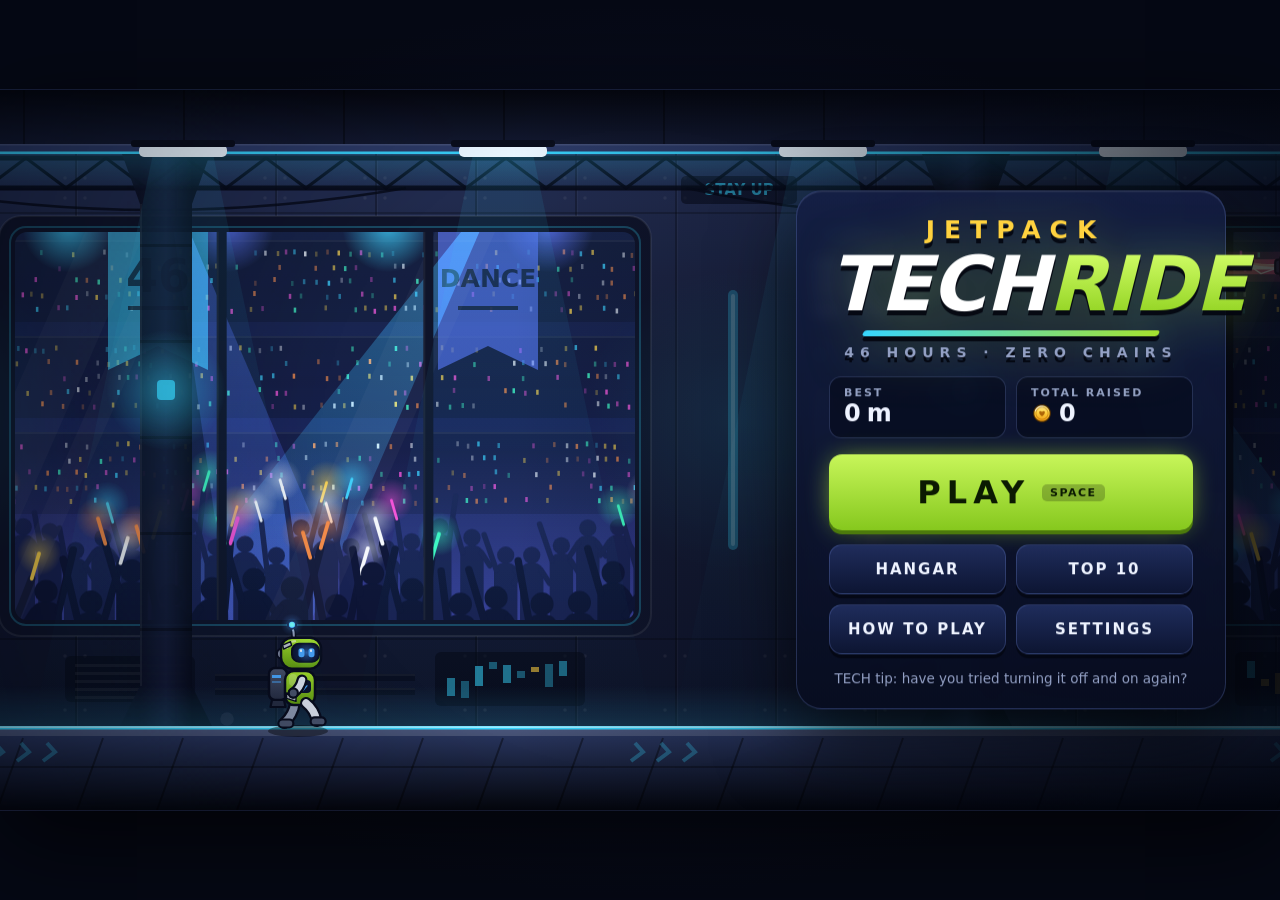
==== index.html @ 55df0be1 "Add Jetpack TECHride, rebuilt as an HTML5 canvas game Plain script files, no build step and no depen" ====
<!doctype html>
<html lang="en">
<head>
  <meta charset="utf-8">
  <meta name="viewport" content="width=device-width, initial-scale=1, viewport-fit=cover, user-scalable=no">
  <meta name="theme-color" content="#050814">
  <meta name="description" content="Jetpack TECHride — TECHBOT, one jetpack, 46 hours and zero chairs. Dodge live cables, drones, merch missiles and the laser show, and collect donations.">
  <title>Jetpack TECHride</title>
  <link rel="icon" href="data:image/svg+xml,%3Csvg xmlns='http://www.w3.org/2000/svg' viewBox='0 0 64 64'%3E%3Crect width='64' height='64' rx='14' fill='%23080d1f'/%3E%3Crect x='12' y='14' width='40' height='34' rx='11' fill='%23a6e22e'/%3E%3Crect x='19' y='22' width='27' height='17' rx='7' fill='%230a1230'/%3E%3Crect x='25' y='26' width='5' height='9' rx='2' fill='%234aa8ff'/%3E%3Crect x='35' y='26' width='5' height='9' rx='2' fill='%234aa8ff'/%3E%3C/svg%3E">
  <link rel="stylesheet" href="css/style.css">
</head>
<body>
<div id="rotate"><div><b>↻</b>Turn your device sideways to play</div></div>
<div id="app">
  <div id="stage">
    <canvas id="game" aria-label="Jetpack TECHride game"></canvas>

    <div id="ui">
      <!-- ===== in-run HUD ===== -->
      <div id="hud" class="hidden">
        <div class="hud-left">
          <div class="hud-dist"><span id="hud-dist">0</span><small>m</small></div>
          <div class="hud-row">
            <div class="chip" id="hud-coins-chip"><canvas class="coin-ico" width="44" height="44"></canvas><span id="hud-coins">0</span></div>
            <div class="chip chip-ghost">BEST <span id="hud-best">0</span> m</div>
            <div class="chip chip-hour" id="hud-hour">HOUR 0 / 46</div>
          </div>
        </div>
        <div id="hud-tech" aria-label="Collect the letters T, E, C and H to call in The F-150">
          <b>T</b><b>E</b><b>C</b><b>H</b><span>▸</span><canvas data-icon="truck" width="60" height="60"></canvas>
        </div>
        <div id="hud-powers">
          <div class="pill hidden" data-power="ride"><canvas width="44" height="44"></canvas><div class="pill-body"><b>RIDE</b><i><u></u></i></div></div>
          <div class="pill hidden" data-power="shield"><canvas width="44" height="44"></canvas><div class="pill-body"><b>MORALER SHIELD</b><i><u></u></i></div></div>
          <div class="pill hidden" data-power="magnet"><canvas width="44" height="44"></canvas><div class="pill-body"><b>CANNING MAGNET</b><i><u></u></i></div></div>
          <div class="pill hidden" data-power="rush"><canvas width="44" height="44"></canvas><div class="pill-body"><b>DONOR MATCH ×2</b><i><u></u></i></div></div>
          <div class="pill hidden" data-power="ultra"><canvas width="44" height="44"></canvas><div class="pill-body"><b>TECH ULTRA BOT</b><i><u></u></i></div></div>
        </div>
        <div class="hud-right">
          <button class="icon-btn" id="btn-sound" aria-label="Toggle sound" title="Sound (M)">
            <svg viewBox="0 0 24 24" class="ico-on"><path d="M4 9v6h4l5 4V5L8 9H4z"/><path d="M16 8.5a5 5 0 010 7M18.5 6a8.5 8.5 0 010 12" fill="none" stroke="currentColor" stroke-width="2" stroke-linecap="round"/></svg>
            <svg viewBox="0 0 24 24" class="ico-off"><path d="M4 9v6h4l5 4V5L8 9H4z"/><path d="M16.5 9.5l5 5m0-5l-5 5" fill="none" stroke="currentColor" stroke-width="2" stroke-linecap="round"/></svg>
          </button>
          <button class="icon-btn" id="btn-pause" aria-label="Pause" title="Pause (P)">
            <svg viewBox="0 0 24 24"><rect x="6" y="5" width="4.5" height="14" rx="1.5"/><rect x="13.5" y="5" width="4.5" height="14" rx="1.5"/></svg>
          </button>
        </div>
      </div>

      <div id="hint" class="hidden">HOLD <kbd>SPACE</kbd> OR <kbd>TAP</kbd> TO FLY</div>
      <div id="banner"><b></b><span></span></div>

      <!-- ===== main menu ===== -->
      <section id="screen-menu" class="screen hidden">
        <div class="menu-panel">
          <div class="logo" aria-label="Jetpack TECHride">
            <strong>JETPACK</strong>
            <span class="logo-a">TECH</span><span class="logo-b">RIDE</span>
            <i class="logo-bar"></i>
            <em>46 HOURS · ZERO CHAIRS</em>
          </div>
          <div class="menu-stats">
            <div class="stat"><small>BEST</small><b><span id="menu-best">0</span> m</b></div>
            <div class="stat"><small>TOTAL RAISED</small><b><canvas class="coin-ico" width="44" height="44"></canvas><span id="menu-bank">0</span></b></div>
          </div>
          <button class="btn btn-primary btn-xl" id="btn-play">PLAY<small>SPACE</small></button>
          <div class="menu-grid">
            <button class="btn" data-open="hangar">HANGAR</button>
            <button class="btn" data-open="board">TOP 10</button>
            <button class="btn" data-open="help">HOW TO PLAY</button>
            <button class="btn" data-open="settings">SETTINGS</button>
          </div>
          <p class="menu-tip" id="menu-tip"></p>
        </div>
      </section>

      <!-- ===== hangar ===== -->
      <section id="screen-hangar" class="screen modal hidden">
        <div class="panel">
          <header><h2>HANGAR</h2><div class="chip"><canvas class="coin-ico" width="44" height="44"></canvas><span id="hangar-bank">0</span></div><button class="icon-btn close" data-close aria-label="Close">✕</button></header>
          <div id="skins" class="skins"></div>
        </div>
      </section>

      <!-- ===== leaderboard ===== -->
      <section id="screen-board" class="screen modal hidden">
        <div class="panel panel-narrow">
          <header><h2>TOP 10</h2><button class="icon-btn close" data-close aria-label="Close">✕</button></header>
          <div id="board" class="board"></div>
        </div>
      </section>

      <!-- ===== how to play ===== -->
      <section id="screen-help" class="screen modal hidden">
        <div class="panel">
          <header><h2>HOW TO PLAY</h2><button class="icon-btn close" data-close aria-label="Close">✕</button></header>
          <div class="help">
            <div class="help-card">
              <h3>FLY</h3>
              <p><b>Hold</b> <kbd>SPACE</kbd>, the mouse button or your finger to fire the jetpack. <b>Release</b> to fall.</p>
              <p><kbd>P</kbd> pause &nbsp; <kbd>M</kbd> mute</p>
              <p><b>Rides</b> change the controls and take one hit for you: the <b>Water Buggy</b> rises while you hold, the <b>Moving Van</b> flips between floor and ceiling.</p>
              <p><b>Spell T-E-C-H.</b> Collect the four letters to call in <b>The F-150</b>: huge, white, and it smashes everything it touches. Tap to hop, tap twice to double-jump.</p>
              <p class="muted">Every 50 m is one hour. Can you stay up for all <b>46</b>?</p>
            </div>
            <div class="help-card">
              <h3>DODGE</h3>
              <ul class="legend">
                <li><span class="dot red"></span><div><b>Live Cables</b><span>Someone skipped cable management</span></div></li>
                <li><span class="dot red"></span><div><b>Livestream Drones</b><span>They only want your good side</span></div></li>
                <li><span class="dot red"></span><div><b>Merch Missiles</b><span>Free T-shirt, delivered at 60 mph</span></div></li>
                <li><span class="dot pink"></span><div><b>Laser Show</b><span>The tracer shows where it fires</span></div></li>
              </ul>
              <p class="muted">If it glows red, don't touch it. (It was probably our fault.)</p>
            </div>
            <div class="help-card">
              <h3>POWER UP</h3>
              <ul class="legend powers">
                <li><canvas data-icon="shield" width="56" height="56"></canvas><div><b>Moraler Shield</b><span>Takes one hit for you</span></div></li>
                <li><canvas data-icon="magnet" width="56" height="56"></canvas><div><b>Canning Magnet</b><span>Pulls donations into your can</span></div></li>
                <li><canvas data-icon="rush" width="56" height="56"></canvas><div><b>Donor Match</b><span>Every donation doubled</span></div></li>
                <li><canvas data-icon="ultra" width="56" height="56"></canvas><div><b>Tech Ultra Bot</b><span>Huge, armoured, unstoppable</span></div></li>
              </ul>
            </div>
          </div>
        </div>
      </section>

      <!-- ===== settings ===== -->
      <section id="screen-settings" class="screen modal hidden">
        <div class="panel panel-narrow">
          <header><h2>SETTINGS</h2><button class="icon-btn close" data-close aria-label="Close">✕</button></header>
          <div class="settings">
            <div class="row"><label>Difficulty</label>
              <div class="seg" id="set-diff">
                <button data-v="0">CHILL</button><button data-v="1">STANDARD</button><button data-v="2">INTENSE</button>
              </div>
            </div>
            <div class="row"><label for="set-sfx">Sound effects</label><input type="range" id="set-sfx" min="0" max="1" step="0.05"></div>
            <div class="row"><label for="set-music">Music</label><input type="range" id="set-music" min="0" max="1" step="0.05"></div>
            <div class="row"><label for="set-shake">Screen shake</label><input type="checkbox" class="switch" id="set-shake"></div>
            <div class="row"><label for="set-effects">Full particle effects</label><input type="checkbox" class="switch" id="set-effects"></div>
            <div class="row"><label for="set-hitboxes">Show hitboxes</label><input type="checkbox" class="switch" id="set-hitboxes"></div>
            <div class="row row-actions">
              <button class="btn btn-small" id="set-fullscreen">FULLSCREEN</button>
              <button class="btn btn-small btn-danger" id="set-reset">RESET PROGRESS</button>
            </div>
          </div>
        </div>
      </section>

      <!-- ===== pause ===== -->
      <section id="screen-pause" class="screen modal hidden">
        <div class="panel panel-tiny">
          <h2 class="center">PAUSED</h2>
          <button class="btn btn-primary" id="pause-resume">RESUME<small>P</small></button>
          <button class="btn" id="pause-restart">RESTART</button>
          <button class="btn" id="pause-menu">MAIN MENU</button>
        </div>
      </section>

      <!-- ===== results ===== -->
      <section id="screen-results" class="screen modal hidden">
        <div class="panel panel-results">
          <div class="ribbon hidden" id="res-ribbon">NEW BEST</div>
          <h2 class="center" id="res-title">RUN COMPLETE</h2>
          <div class="res-dist"><span id="res-dist">0</span><small>m</small></div>
          <p class="res-quip" id="res-quip"></p>
          <div class="res-stats">
            <div><small>RAISED</small><b><canvas class="coin-ico" width="44" height="44"></canvas><span id="res-coins">0</span></b></div>
            <div><small>CLOSE CALLS</small><b id="res-close">0</b></div>
            <div><small>SMASHED</small><b id="res-smash">0</b></div>
            <div><small>BEST</small><b><span id="res-best">0</span> m</b></div>
          </div>
          <div class="res-name hidden" id="res-name-row">
            <label for="res-name">You made the Top 10 — sign it:</label>
            <div><input id="res-name" maxlength="12" autocomplete="off" spellcheck="false" placeholder="DANCER"><button class="btn btn-small" id="res-save">SAVE</button></div>
          </div>
          <div class="res-actions">
            <button class="btn" id="res-menu">MENU</button>
            <button class="btn btn-primary" id="res-again">PLAY AGAIN<small>SPACE</small></button>
          </div>
        </div>
      </section>
    </div>
  </div>
</div>

<script src="js/util.js"></script>
<script src="js/audio.js"></script>
<script src="js/art.js"></script>
<script src="js/game.js"></script>
<script src="js/ui.js"></script>
<script src="js/main.js"></script>
</body>
</html>
---- css/style.css ----
/* Techride — interface styles. The #ui layer is laid out at 1280×720 and
   scaled with the canvas, so the HUD and menus always match the game. */
@font-face { font-family: "Chakra Petch"; src: url("../fonts/ChakraPetch-Medium.ttf") format("truetype"); font-weight: 500; font-display: block; }
@font-face { font-family: "Chakra Petch"; src: url("../fonts/ChakraPetch-SemiBold.ttf") format("truetype"); font-weight: 600; font-display: block; }
@font-face { font-family: "Chakra Petch"; src: url("../fonts/ChakraPetch-Bold.ttf") format("truetype"); font-weight: 700; font-display: block; }

:root {
  --bg: #050814;
  --ink: #eef3ff;
  --muted: #93a0c4;
  --line: rgba(140, 170, 255, 0.22);
  --glass: rgba(10, 16, 38, 0.82);
  --cyan: #38d6ff;
  --lime: #a6e22e;
  --gold: #ffd23f;
  --red: #ff4757;
  --font: "Chakra Petch", "Segoe UI", system-ui, sans-serif;
}

* { box-sizing: border-box; -webkit-tap-highlight-color: transparent; }
html, body { margin: 0; height: 100%; background: var(--bg); overflow: hidden; overscroll-behavior: none; }
body { font-family: var(--font); font-weight: 600; color: var(--ink); user-select: none; -webkit-user-select: none; touch-action: none; }
button, input { font-family: inherit; font-weight: inherit; color: inherit; }
.hidden { display: none !important; }
.center { text-align: center; }
.muted { color: var(--muted); }

#app { position: fixed; inset: 0; display: flex; align-items: center; justify-content: center;
  background: radial-gradient(ellipse at center, #0c1330 0%, #050814 70%); }
#stage { position: relative; overflow: hidden; background: #050814; box-shadow: 0 0 0 1px rgba(120, 150, 255, 0.14), 0 30px 90px rgba(0, 0, 0, 0.7); }
#game { display: block; position: absolute; left: 0; top: 0; }
#ui { position: absolute; left: 0; top: 0; width: 1280px; height: 720px; transform-origin: 0 0; pointer-events: none; }
#ui button, #ui input, #ui .screen.modal { pointer-events: auto; }

kbd { display: inline-block; padding: 1px 9px 2px; border-radius: 6px; border: 1px solid var(--line); border-bottom-width: 3px;
  background: rgba(255, 255, 255, 0.08); font: inherit; font-size: 0.86em; }

/* ---------- HUD ---------- */
#hud { position: absolute; inset: 0; }
.hud-left { position: absolute; left: 22px; top: 0; height: 56px; display: flex; align-items: center; gap: 14px; }
.hud-dist { font-size: 44px; font-weight: 700; line-height: 1; letter-spacing: 0.5px; font-variant-numeric: tabular-nums; min-width: 96px;
  text-shadow: 0 3px 0 rgba(4, 8, 22, 0.9), 0 0 22px rgba(56, 214, 255, 0.35); }
.hud-dist small { font-size: 22px; margin-left: 5px; color: var(--cyan); }
.hud-row { display: flex; gap: 8px; }
.chip { display: inline-flex; align-items: center; gap: 7px; height: 34px; padding: 0 13px 0 8px; border-radius: 17px;
  background: var(--glass); border: 1px solid var(--line); font-size: 20px; font-weight: 700; font-variant-numeric: tabular-nums; }
.chip-ghost { padding: 0 13px; font-size: 14px; color: var(--muted); letter-spacing: 1px; background: rgba(10, 16, 38, 0.55); }
.chip-ghost span { color: var(--ink); margin: 0 2px 0 5px; font-size: 16px; }
.coin-ico { width: 22px; height: 22px; flex: none; }
#hud-coins-chip.pulse { animation: chip-pulse 0.16s ease-out; }
@keyframes chip-pulse { 0% { transform: scale(1.16); border-color: var(--gold); } 100% { transform: scale(1); } }

#hud-tech { position: absolute; right: 124px; top: 10px; height: 38px; display: flex; align-items: center; gap: 5px; }
#hud-tech b { width: 31px; height: 36px; display: flex; align-items: center; justify-content: center; border-radius: 8px; font-size: 22px;
  background: rgba(10, 16, 38, 0.6); border: 1px solid var(--line); color: rgba(255, 255, 255, 0.26); }
#hud-tech b.on { background: linear-gradient(#ffffff, #c9d3ec); border-color: #ffffff; color: #12306b;
  box-shadow: 0 0 16px rgba(255, 255, 255, 0.55), 0 0 4px rgba(56, 214, 255, 0.9); }
#hud-tech span { margin: 0 1px 0 3px; font-size: 15px; color: var(--muted); }
#hud-tech canvas { width: 30px; height: 30px; opacity: 0.4; }
#hud-tech.full canvas { opacity: 1; filter: drop-shadow(0 0 7px #ffffff); }
#hud-tech.full b { animation: tech-full 0.5s ease-in-out infinite alternate; }
@keyframes tech-full { to { transform: translateY(-2px); box-shadow: 0 0 22px rgba(255, 255, 255, 0.9), 0 0 6px rgba(56, 214, 255, 1); } }

#hud-powers { position: absolute; left: 0; right: 0; bottom: 14px; display: flex; justify-content: center; gap: 10px; }
.pill { display: flex; align-items: center; gap: 9px; width: 228px; padding: 6px 12px 6px 7px; border-radius: 12px;
  background: var(--glass); border: 1px solid var(--pc, var(--line)); box-shadow: 0 0 18px -6px var(--pc, transparent);
  animation: pill-in 0.25s cubic-bezier(0.2, 1.4, 0.4, 1); }
@keyframes pill-in { from { transform: translateY(24px) scale(0.9); opacity: 0; } }
.pill canvas { width: 26px; height: 26px; flex: none; }
.pill-body { flex: 1; min-width: 0; }
.pill b { display: block; font-size: 12px; letter-spacing: 1.2px; color: var(--pc); }
.pill i { display: block; height: 5px; margin-top: 4px; border-radius: 3px; background: rgba(255, 255, 255, 0.12); overflow: hidden; }
.pill u { display: block; height: 100%; width: 100%; border-radius: 3px; background: var(--pc); transform-origin: 0 50%; }
.pill.low { animation: pill-low 0.3s steps(2) infinite; }
@keyframes pill-low { 50% { opacity: 0.45; } }

.hud-right { position: absolute; right: 18px; top: 7px; display: flex; gap: 8px; }
.icon-btn { width: 44px; height: 44px; border-radius: 12px; border: 1px solid var(--line); background: var(--glass); cursor: pointer;
  display: grid; place-items: center; font-size: 18px; transition: transform 0.12s, border-color 0.12s, background 0.12s; }
.icon-btn svg { width: 22px; height: 22px; fill: currentColor; }
.icon-btn:hover { border-color: var(--cyan); background: rgba(24, 38, 80, 0.9); transform: translateY(-1px); }
.icon-btn:active { transform: scale(0.94); }
#btn-sound .ico-off { display: none; }
#btn-sound.muted .ico-on { display: none; }
#btn-sound.muted .ico-off { display: block; }
#btn-sound.muted { color: var(--muted); }

#hint { position: absolute; left: 50%; bottom: 112px; transform: translateX(-50%); padding: 10px 22px; border-radius: 14px;
  background: var(--glass); border: 1px solid var(--line); font-size: 19px; letter-spacing: 2px; white-space: nowrap;
  animation: hint-bob 1.1s ease-in-out infinite alternate; }
@keyframes hint-bob { to { transform: translateX(-50%) translateY(-7px); } }

#banner { position: absolute; left: 50%; top: 92px; transform: translate(-50%, -20px) skewX(-8deg); opacity: 0; text-align: center;
  padding: 9px 34px 10px; background: linear-gradient(90deg, transparent, rgba(6, 10, 26, 0.88) 18%, rgba(6, 10, 26, 0.88) 82%, transparent);
  border-top: 2px solid var(--bc, var(--cyan)); border-bottom: 2px solid var(--bc, var(--cyan)); white-space: nowrap; }
#banner b { display: block; font-size: 30px; letter-spacing: 3px; color: var(--bc, var(--cyan)); line-height: 1.1; }
#banner span { display: block; font-size: 14px; letter-spacing: 2.5px; color: var(--ink); text-transform: uppercase; }
#banner.show { animation: banner 2.4s cubic-bezier(0.2, 0.9, 0.3, 1) forwards; }
@keyframes banner {
  0% { opacity: 0; transform: translate(-50%, -20px) skewX(-8deg) scale(0.9); }
  10%, 80% { opacity: 1; transform: translate(-50%, 0) skewX(-8deg) scale(1); }
  100% { opacity: 0; transform: translate(-50%, -12px) skewX(-8deg) scale(1); }
}

/* ---------- buttons ---------- */
.btn { position: relative; display: flex; align-items: center; justify-content: center; gap: 12px; height: 54px; padding: 0 22px;
  border-radius: 13px; border: 1px solid var(--line); background: linear-gradient(180deg, rgba(34, 48, 98, 0.9), rgba(14, 22, 52, 0.92));
  font-size: 18px; letter-spacing: 2px; cursor: pointer; transition: transform 0.12s, box-shadow 0.12s, border-color 0.12s, filter 0.12s;
  box-shadow: 0 4px 0 rgba(3, 6, 16, 0.75); }
.btn:hover, .btn:focus-visible { border-color: var(--cyan); transform: translateY(-2px); box-shadow: 0 6px 0 rgba(3, 6, 16, 0.75), 0 0 22px -4px rgba(56, 214, 255, 0.6); outline: none; }
.btn:active { transform: translateY(2px); box-shadow: 0 1px 0 rgba(3, 6, 16, 0.75); }
.btn small { font-size: 11px; letter-spacing: 1.5px; padding: 2px 8px; border-radius: 5px; background: rgba(0, 0, 0, 0.22); }
.btn-primary { border: none; color: #0b1a02; font-weight: 700; background: linear-gradient(180deg, #c8f65a, #86c81e);
  box-shadow: 0 4px 0 #4c7a0c, 0 0 26px -6px rgba(166, 226, 46, 0.8); }
.btn-primary:hover, .btn-primary:focus-visible { filter: brightness(1.08); box-shadow: 0 6px 0 #4c7a0c, 0 0 34px -4px rgba(166, 226, 46, 0.95); }
.btn-primary:active { box-shadow: 0 1px 0 #4c7a0c; }
.btn-xl { height: 76px; font-size: 32px; letter-spacing: 6px; width: 100%; }
.btn-small { height: 40px; font-size: 14px; padding: 0 16px; border-radius: 10px; }
.btn-danger:hover { border-color: var(--red); box-shadow: 0 6px 0 rgba(3, 6, 16, 0.75), 0 0 22px -4px rgba(255, 71, 87, 0.6); }
.btn[disabled] { opacity: 0.5; cursor: default; pointer-events: none; }

/* ---------- screens ---------- */
.screen { position: absolute; inset: 0; }
.screen.modal { display: grid; place-items: center; background: rgba(3, 6, 16, 0.66); backdrop-filter: blur(5px); -webkit-backdrop-filter: blur(5px);
  animation: fade 0.18s ease-out; }
@keyframes fade { from { opacity: 0; } }
.panel { width: 940px; max-height: 620px; padding: 22px 28px 28px; border-radius: 22px; background: linear-gradient(180deg, rgba(20, 30, 68, 0.96), rgba(8, 13, 32, 0.97));
  border: 1px solid var(--line); box-shadow: 0 30px 80px rgba(0, 0, 0, 0.6), inset 0 1px 0 rgba(255, 255, 255, 0.08);
  animation: panel-in 0.26s cubic-bezier(0.2, 1.25, 0.4, 1); }
@keyframes panel-in { from { transform: translateY(18px) scale(0.96); opacity: 0; } }
.panel-narrow { width: 620px; }
.panel-tiny { width: 380px; display: flex; flex-direction: column; gap: 14px; }
.panel header { display: flex; align-items: center; gap: 16px; margin-bottom: 18px; }
.panel header h2 { flex: 1; }
h2 { margin: 0; font-size: 30px; letter-spacing: 4px; font-weight: 700; }
h3 { margin: 0 0 10px; font-size: 18px; letter-spacing: 3px; color: var(--cyan); }
.close { width: 40px; height: 40px; }

/* menu */
#screen-menu { pointer-events: none; background: linear-gradient(90deg, rgba(3, 6, 16, 0) 40%, rgba(3, 6, 16, 0.6) 100%); animation: fade 0.3s ease-out; }
.menu-panel { position: absolute; right: 54px; top: 50%; transform: translateY(-50%); width: 430px; padding: 28px 32px 28px; border-radius: 26px;
  background: linear-gradient(180deg, rgba(20, 30, 68, 0.9), rgba(8, 13, 32, 0.94)); border: 1px solid var(--line);
  box-shadow: 0 30px 80px rgba(0, 0, 0, 0.6), inset 0 1px 0 rgba(255, 255, 255, 0.08); backdrop-filter: blur(8px); -webkit-backdrop-filter: blur(8px);
  animation: panel-in 0.4s cubic-bezier(0.2, 1.25, 0.4, 1); }
.logo { position: relative; font-size: 76px; font-weight: 700; font-style: italic; line-height: 0.9; letter-spacing: -1px; text-align: center; margin-bottom: 18px;
  filter: drop-shadow(0 5px 0 rgba(3, 6, 16, 0.9)) drop-shadow(0 0 24px rgba(166, 226, 46, 0.3)); }
.logo strong { display: block; font-size: 25px; font-style: normal; letter-spacing: 9px; margin: 0 0 8px 9px; color: var(--gold); }
.logo-a { color: #fff; }
.logo-b { background: linear-gradient(180deg, #d4ff6a 10%, #8fd11f 90%); -webkit-background-clip: text; background-clip: text; color: transparent; padding-right: 8px; }
.logo-bar { display: block; height: 6px; margin: 12px 34px 10px; border-radius: 3px; transform: skewX(-24deg);
  background: linear-gradient(90deg, var(--cyan), var(--lime)); }
.logo em { display: block; font-size: 14px; font-style: normal; letter-spacing: 6px; color: var(--muted); font-weight: 600; }
.menu-stats { display: flex; gap: 10px; margin-bottom: 16px; }
.stat { flex: 1; padding: 9px 14px 10px; border-radius: 12px; background: rgba(4, 8, 22, 0.55); border: 1px solid var(--line); }
.stat small { display: block; font-size: 11px; letter-spacing: 2px; color: var(--muted); }
.stat b { display: flex; align-items: center; gap: 6px; font-size: 24px; font-variant-numeric: tabular-nums; }
.menu-grid { display: grid; grid-template-columns: 1fr 1fr; gap: 10px; margin-top: 14px; }
.menu-grid .btn { font-size: 15px; height: 50px; padding: 0 8px; }
.menu-tip { margin: 16px 0 -8px; text-align: center; font-size: 13.5px; font-weight: 500; color: var(--muted); min-height: 18px; }
.chip-hour { padding: 0 13px; font-size: 14px; letter-spacing: 1.5px; color: var(--gold); border-color: rgba(255, 210, 63, 0.45); }

/* hangar */
.skins { display: grid; grid-template-columns: repeat(3, 1fr); gap: 14px; }
.skin { position: relative; display: grid; grid-template-columns: 96px 1fr; gap: 4px 12px; padding: 12px 14px 12px 8px; border-radius: 16px;
  background: rgba(4, 8, 22, 0.55); border: 1px solid var(--line); transition: border-color 0.15s, transform 0.15s; }
.skin:hover { transform: translateY(-2px); border-color: rgba(140, 170, 255, 0.5); }
.skin.equipped { border-color: var(--lime); box-shadow: 0 0 24px -8px var(--lime); }
.skin canvas { grid-row: 1 / span 3; width: 96px; height: 120px; }
.skin b { font-size: 19px; letter-spacing: 2px; align-self: end; }
.skin p { margin: 0; font-size: 12.5px; line-height: 1.3; color: var(--muted); font-weight: 500; }
.skin .btn { height: 36px; font-size: 13px; padding: 0 10px; border-radius: 9px; gap: 6px; }
.skin .btn .coin-ico { width: 17px; height: 17px; }
.skin.locked canvas { filter: saturate(0.8) brightness(0.82); }

/* board */
.board { display: flex; flex-direction: column; gap: 5px; }
.board .line { display: grid; grid-template-columns: 44px 1fr 110px 90px; align-items: center; height: 41px; padding: 0 16px; border-radius: 10px;
  background: rgba(4, 8, 22, 0.5); font-size: 18px; font-variant-numeric: tabular-nums; }
.board .line:nth-child(1) { background: linear-gradient(90deg, rgba(255, 210, 63, 0.24), rgba(4, 8, 22, 0.5)); }
.board .line:nth-child(2) { background: linear-gradient(90deg, rgba(200, 215, 240, 0.18), rgba(4, 8, 22, 0.5)); }
.board .line:nth-child(3) { background: linear-gradient(90deg, rgba(230, 150, 90, 0.18), rgba(4, 8, 22, 0.5)); }
.board .line.me { outline: 2px solid var(--lime); }
.board .rk { color: var(--muted); font-weight: 700; }
.board .ds { text-align: right; font-weight: 700; }
.board .md { text-align: right; font-size: 11px; letter-spacing: 1.5px; color: var(--muted); }
.board .empty { padding: 60px 0; text-align: center; color: var(--muted); font-size: 17px; font-weight: 500; }

/* help */
.help { display: grid; grid-template-columns: repeat(3, 1fr); gap: 14px; }
.help-card { padding: 16px 18px 12px; border-radius: 16px; background: rgba(4, 8, 22, 0.55); border: 1px solid var(--line); font-size: 15.5px; line-height: 1.45; font-weight: 500; }
.help-card p { margin: 0 0 12px; }
.help-card b { font-weight: 700; }
.legend { list-style: none; margin: 0 0 12px; padding: 0; display: flex; flex-direction: column; gap: 10px; }
.legend li { display: flex; align-items: center; gap: 10px; }
.legend li > b { margin-right: -4px; }
.dot { width: 12px; height: 12px; border-radius: 50%; flex: none; }
.dot.red { background: var(--red); box-shadow: 0 0 12px var(--red); }
.dot.pink { background: #ff2e88; box-shadow: 0 0 12px #ff2e88; }
.legend.powers canvas { width: 34px; height: 34px; flex: none; }
.legend div b { display: block; line-height: 1.15; }
.legend div span { font-size: 13px; color: var(--muted); }

/* settings */
.settings { display: flex; flex-direction: column; gap: 6px; }
.row { display: flex; align-items: center; justify-content: space-between; gap: 20px; min-height: 52px; padding: 6px 16px; border-radius: 12px; background: rgba(4, 8, 22, 0.5); font-size: 17px; }
.row-actions { background: none; padding: 10px 0 0; justify-content: flex-end; gap: 10px; }
.seg { display: flex; padding: 3px; border-radius: 10px; background: rgba(0, 0, 0, 0.35); border: 1px solid var(--line); }
.seg button { height: 34px; padding: 0 14px; border: 0; border-radius: 8px; background: none; font-size: 13px; letter-spacing: 1.5px; cursor: pointer; color: var(--muted); transition: background 0.12s, color 0.12s; }
.seg button.on { background: var(--cyan); color: #03121c; font-weight: 700; }
input[type="range"] { -webkit-appearance: none; appearance: none; width: 250px; height: 28px; background: none; cursor: pointer; }
input[type="range"]::-webkit-slider-runnable-track { height: 8px; border-radius: 4px; background: linear-gradient(90deg, var(--cyan) var(--fill, 50%), rgba(255, 255, 255, 0.14) var(--fill, 50%)); }
input[type="range"]::-webkit-slider-thumb { -webkit-appearance: none; width: 22px; height: 22px; margin-top: -7px; border-radius: 50%; background: #fff; border: 3px solid var(--cyan); box-shadow: 0 2px 6px rgba(0, 0, 0, 0.5); }
input[type="range"]::-moz-range-track { height: 8px; border-radius: 4px; background: rgba(255, 255, 255, 0.14); }
input[type="range"]::-moz-range-progress { height: 8px; border-radius: 4px; background: var(--cyan); }
input[type="range"]::-moz-range-thumb { width: 18px; height: 18px; border-radius: 50%; background: #fff; border: 3px solid var(--cyan); }
.switch { -webkit-appearance: none; appearance: none; width: 56px; height: 30px; border-radius: 15px; background: rgba(255, 255, 255, 0.14); position: relative; cursor: pointer; transition: background 0.15s; margin: 0; }
.switch::after { content: ""; position: absolute; left: 4px; top: 4px; width: 22px; height: 22px; border-radius: 50%; background: #fff; transition: transform 0.15s cubic-bezier(0.3, 1.5, 0.5, 1); }
.switch:checked { background: var(--lime); }
.switch:checked::after { transform: translateX(26px); }

/* results */
#screen-results { background: rgba(3, 6, 16, 0.4); backdrop-filter: blur(2px); -webkit-backdrop-filter: blur(2px); }
.panel-results { width: 600px; position: relative; padding-top: 30px; }
.ribbon { position: absolute; left: 50%; top: -20px; transform: translateX(-50%) skewX(-10deg); padding: 6px 30px; border-radius: 8px; font-size: 22px; font-weight: 700; letter-spacing: 5px;
  color: #2a1c00; background: linear-gradient(180deg, #ffe98a, #ffb81f); box-shadow: 0 4px 0 #a86a00, 0 0 34px rgba(255, 210, 63, 0.7); animation: ribbon 0.5s cubic-bezier(0.2, 1.6, 0.4, 1) 0.5s backwards; }
@keyframes ribbon { from { transform: translateX(-50%) skewX(-10deg) scale(0); } }
#res-title { font-size: 20px; color: var(--red); letter-spacing: 3px; }
.res-dist { text-align: center; font-size: 104px; font-weight: 700; line-height: 1; margin: 4px 0 14px; font-variant-numeric: tabular-nums;
  text-shadow: 0 5px 0 rgba(3, 6, 16, 0.9), 0 0 40px rgba(56, 214, 255, 0.4); }
.res-dist small { font-size: 40px; color: var(--cyan); margin-left: 8px; }
.res-quip { margin: -4px 20px 16px; text-align: center; font-size: 15.5px; font-weight: 500; line-height: 1.35; color: var(--ink); }
.res-stats { display: grid; grid-template-columns: repeat(4, 1fr); gap: 8px; }
.res-stats > div { padding: 9px 6px 10px; border-radius: 12px; background: rgba(4, 8, 22, 0.55); border: 1px solid var(--line); text-align: center; }
.res-stats small { display: block; font-size: 10.5px; letter-spacing: 1.6px; color: var(--muted); }
.res-stats b { display: inline-flex; align-items: center; gap: 5px; font-size: 23px; font-variant-numeric: tabular-nums; }
.res-name { margin-top: 14px; padding: 12px 16px; border-radius: 12px; background: rgba(166, 226, 46, 0.1); border: 1px solid rgba(166, 226, 46, 0.5); }
.res-name label { display: block; font-size: 14px; letter-spacing: 1px; color: var(--lime); margin-bottom: 8px; }
.res-name > div { display: flex; gap: 8px; }
.res-name input { flex: 1; height: 40px; padding: 0 14px; border-radius: 10px; border: 1px solid var(--line); background: rgba(0, 0, 0, 0.4); font-size: 20px; letter-spacing: 3px; text-transform: uppercase; outline: none; user-select: text; -webkit-user-select: text; }
.res-name input:focus { border-color: var(--lime); }
.res-actions { display: grid; grid-template-columns: 1fr 1.6fr; gap: 10px; margin-top: 18px; }

/* phones held upright: ask for landscape */
#rotate { display: none; position: fixed; inset: 0; z-index: 10; place-items: center; text-align: center; padding: 30px; background: rgba(5, 8, 20, 0.94); font-size: 20px; letter-spacing: 2px; line-height: 1.5; }
#rotate b { display: block; font-size: 44px; margin-bottom: 10px; color: var(--lime); }
@media (orientation: portrait) and (max-width: 700px) { #rotate { display: grid; } }
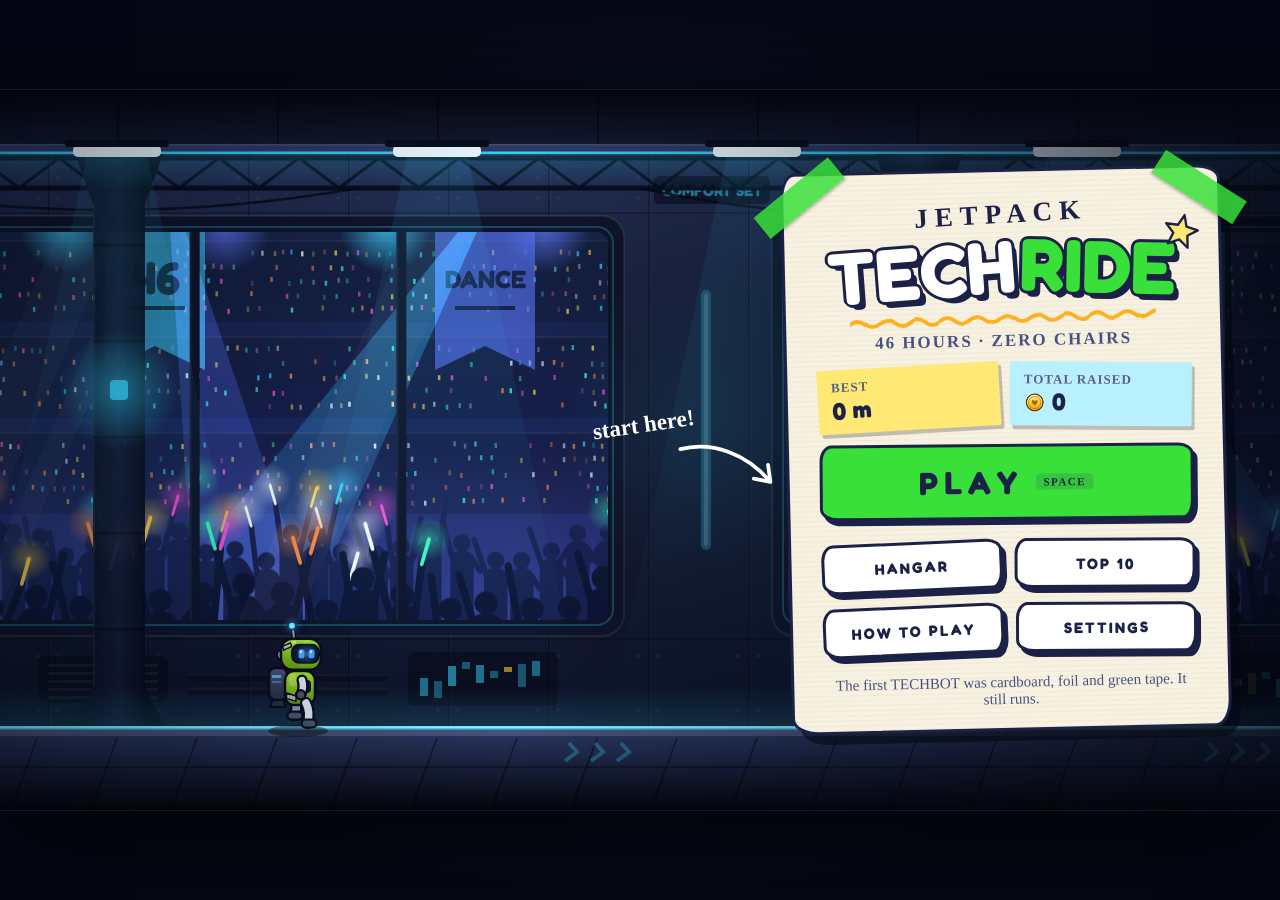
==== commit 8e6d16b6: "Add easter eggs, world cameos, a hand-made menu and Fredoka Easter eggs (listed at the top of js/egg" ====
--- a/index.html
+++ b/index.html
@@ -71,6 +71,9 @@
             <button class="btn" data-open="settings">SETTINGS</button>
           </div>
           <p class="menu-tip" id="menu-tip"></p>
+          <svg class="doodle doodle-arrow" viewBox="0 0 120 60" aria-hidden="true"><path d="M6 14C40 2 78 14 104 40"/><path d="M87 39l18 2-4-18"/></svg>
+          <span class="doodle doodle-note" aria-hidden="true">start here!</span>
+          <svg class="doodle doodle-star" viewBox="0 0 40 40" aria-hidden="true"><path d="M20 3l4.6 11.4L37 15.6l-9.4 8 3 12.2L20 29.2 9.4 35.8l3-12.2-9.4-8 12.4-1.2z"/></svg>
         </div>
       </section>
 
@@ -191,6 +194,7 @@
 <script src="js/art.js"></script>
 <script src="js/game.js"></script>
 <script src="js/ui.js"></script>
+<script src="js/eggs.js"></script>
 <script src="js/main.js"></script>
 </body>
 </html>
--- a/css/style.css
+++ b/css/style.css
@@ -1,8 +1,7 @@
 /* Techride — interface styles. The #ui layer is laid out at 1280×720 and
    scaled with the canvas, so the HUD and menus always match the game. */
-@font-face { font-family: "Chakra Petch"; src: url("../fonts/ChakraPetch-Medium.ttf") format("truetype"); font-weight: 500; font-display: block; }
-@font-face { font-family: "Chakra Petch"; src: url("../fonts/ChakraPetch-SemiBold.ttf") format("truetype"); font-weight: 600; font-display: block; }
-@font-face { font-family: "Chakra Petch"; src: url("../fonts/ChakraPetch-Bold.ttf") format("truetype"); font-weight: 700; font-display: block; }
+/* Fredoka is a variable font: one file covers every weight from 300 to 700 */
+@font-face { font-family: "Fredoka"; src: url("../fonts/Fredoka.ttf") format("truetype"); font-weight: 300 700; font-stretch: 75% 125%; font-display: block; }
 
 :root {
   --bg: #050814;
@@ -14,7 +13,7 @@
   --lime: #a6e22e;
   --gold: #ffd23f;
   --red: #ff4757;
-  --font: "Chakra Petch", "Segoe UI", system-ui, sans-serif;
+  --font: "Fredoka", "Segoe UI", system-ui, sans-serif;
 }
 
 * { box-sizing: border-box; -webkit-tap-highlight-color: transparent; }
@@ -121,10 +120,11 @@
 
 /* ---------- screens ---------- */
 .screen { position: absolute; inset: 0; }
-.screen.modal { display: grid; place-items: center; background: rgba(3, 6, 16, 0.66); backdrop-filter: blur(5px); -webkit-backdrop-filter: blur(5px);
+/* (no backdrop blur: blurring a canvas that redraws every frame is slow on laptop graphics) */
+.screen.modal { display: grid; place-items: center; background: rgba(3, 6, 16, 0.8);
   animation: fade 0.18s ease-out; }
 @keyframes fade { from { opacity: 0; } }
-.panel { width: 940px; max-height: 620px; padding: 22px 28px 28px; border-radius: 22px; background: linear-gradient(180deg, rgba(20, 30, 68, 0.96), rgba(8, 13, 32, 0.97));
+.panel { width: 940px; max-height: 690px; padding: 22px 28px 28px; border-radius: 22px; background: linear-gradient(180deg, rgba(20, 30, 68, 0.96), rgba(8, 13, 32, 0.97));
   border: 1px solid var(--line); box-shadow: 0 30px 80px rgba(0, 0, 0, 0.6), inset 0 1px 0 rgba(255, 255, 255, 0.08);
   animation: panel-in 0.26s cubic-bezier(0.2, 1.25, 0.4, 1); }
 @keyframes panel-in { from { transform: translateY(18px) scale(0.96); opacity: 0; } }
@@ -140,7 +140,7 @@
 #screen-menu { pointer-events: none; background: linear-gradient(90deg, rgba(3, 6, 16, 0) 40%, rgba(3, 6, 16, 0.6) 100%); animation: fade 0.3s ease-out; }
 .menu-panel { position: absolute; right: 54px; top: 50%; transform: translateY(-50%); width: 430px; padding: 28px 32px 28px; border-radius: 26px;
   background: linear-gradient(180deg, rgba(20, 30, 68, 0.9), rgba(8, 13, 32, 0.94)); border: 1px solid var(--line);
-  box-shadow: 0 30px 80px rgba(0, 0, 0, 0.6), inset 0 1px 0 rgba(255, 255, 255, 0.08); backdrop-filter: blur(8px); -webkit-backdrop-filter: blur(8px);
+  box-shadow: 0 30px 80px rgba(0, 0, 0, 0.6), inset 0 1px 0 rgba(255, 255, 255, 0.08);
   animation: panel-in 0.4s cubic-bezier(0.2, 1.25, 0.4, 1); }
 .logo { position: relative; font-size: 76px; font-weight: 700; font-style: italic; line-height: 0.9; letter-spacing: -1px; text-align: center; margin-bottom: 18px;
   filter: drop-shadow(0 5px 0 rgba(3, 6, 16, 0.9)) drop-shadow(0 0 24px rgba(166, 226, 46, 0.3)); }
@@ -160,30 +160,37 @@
 .chip-hour { padding: 0 13px; font-size: 14px; letter-spacing: 1.5px; color: var(--gold); border-color: rgba(255, 210, 63, 0.45); }
 
 /* hangar */
-.skins { display: grid; grid-template-columns: repeat(3, 1fr); gap: 14px; }
+.skins { display: grid; grid-template-columns: repeat(3, 1fr); gap: 12px 14px; }
 .skin { position: relative; display: grid; grid-template-columns: 96px 1fr; gap: 4px 12px; padding: 12px 14px 12px 8px; border-radius: 16px;
   background: rgba(4, 8, 22, 0.55); border: 1px solid var(--line); transition: border-color 0.15s, transform 0.15s; }
 .skin:hover { transform: translateY(-2px); border-color: rgba(140, 170, 255, 0.5); }
 .skin.equipped { border-color: var(--lime); box-shadow: 0 0 24px -8px var(--lime); }
 .skin canvas { grid-row: 1 / span 3; width: 96px; height: 120px; }
-.skin b { font-size: 19px; letter-spacing: 2px; align-self: end; }
-.skin p { margin: 0; font-size: 12.5px; line-height: 1.3; color: var(--muted); font-weight: 500; }
+.skin b { font-size: 17px; letter-spacing: 1.5px; line-height: 1.15; align-self: end; }
+.skin p { margin: 0; font-size: 12px; line-height: 1.3; color: var(--muted); font-weight: 500; }
 .skin .btn { height: 36px; font-size: 13px; padding: 0 10px; border-radius: 9px; gap: 6px; }
 .skin .btn .coin-ico { width: 17px; height: 17px; }
 .skin.locked canvas { filter: saturate(0.8) brightness(0.82); }
+.skin .tag { position: absolute; top: -8px; right: 12px; padding: 2px 8px 1px; border-radius: 6px; font-style: normal; font-size: 10px; font-weight: 700;
+  letter-spacing: 1.5px; background: #26304f; color: #cdd6ee; border: 1px solid var(--line); }
+.skin.legendary { border-color: rgba(255, 210, 63, 0.55); box-shadow: 0 0 26px -10px #ffd23f; }
+.skin.legendary .tag { background: linear-gradient(180deg, #ffe27a, #e2a015); color: #2a1c05; border-color: #fff3a0; }
 
 /* board */
 .board { display: flex; flex-direction: column; gap: 5px; }
 .board .line { display: grid; grid-template-columns: 44px 1fr 110px 90px; align-items: center; height: 41px; padding: 0 16px; border-radius: 10px;
   background: rgba(4, 8, 22, 0.5); font-size: 18px; font-variant-numeric: tabular-nums; }
-.board .line:nth-child(1) { background: linear-gradient(90deg, rgba(255, 210, 63, 0.24), rgba(4, 8, 22, 0.5)); }
-.board .line:nth-child(2) { background: linear-gradient(90deg, rgba(200, 215, 240, 0.18), rgba(4, 8, 22, 0.5)); }
-.board .line:nth-child(3) { background: linear-gradient(90deg, rgba(230, 150, 90, 0.18), rgba(4, 8, 22, 0.5)); }
+/* the first line is always the Overlord's; the medals start on the second */
+.board .line.overlord { background: linear-gradient(90deg, rgba(109, 255, 58, 0.3), rgba(4, 8, 22, 0.5)); color: #d6ffc4; }
+.board .line.overlord .rk, .board .line.overlord .md { color: #9fe07a; }
+.board .line:nth-child(2) { background: linear-gradient(90deg, rgba(255, 210, 63, 0.24), rgba(4, 8, 22, 0.5)); }
+.board .line:nth-child(3) { background: linear-gradient(90deg, rgba(200, 215, 240, 0.18), rgba(4, 8, 22, 0.5)); }
+.board .line:nth-child(4) { background: linear-gradient(90deg, rgba(230, 150, 90, 0.18), rgba(4, 8, 22, 0.5)); }
 .board .line.me { outline: 2px solid var(--lime); }
 .board .rk { color: var(--muted); font-weight: 700; }
 .board .ds { text-align: right; font-weight: 700; }
 .board .md { text-align: right; font-size: 11px; letter-spacing: 1.5px; color: var(--muted); }
-.board .empty { padding: 60px 0; text-align: center; color: var(--muted); font-size: 17px; font-weight: 500; }
+.board .empty { padding: 40px 0; text-align: center; color: var(--muted); font-size: 17px; font-weight: 500; }
 
 /* help */
 .help { display: grid; grid-template-columns: repeat(3, 1fr); gap: 14px; }
@@ -219,7 +226,7 @@
 .switch:checked::after { transform: translateX(26px); }
 
 /* results */
-#screen-results { background: rgba(3, 6, 16, 0.4); backdrop-filter: blur(2px); -webkit-backdrop-filter: blur(2px); }
+#screen-results { background: rgba(3, 6, 16, 0.55); }
 .panel-results { width: 600px; position: relative; padding-top: 30px; }
 .ribbon { position: absolute; left: 50%; top: -20px; transform: translateX(-50%) skewX(-10deg); padding: 6px 30px; border-radius: 8px; font-size: 22px; font-weight: 700; letter-spacing: 5px;
   color: #2a1c00; background: linear-gradient(180deg, #ffe98a, #ffb81f); box-shadow: 0 4px 0 #a86a00, 0 0 34px rgba(255, 210, 63, 0.7); animation: ribbon 0.5s cubic-bezier(0.2, 1.6, 0.4, 1) 0.5s backwards; }
@@ -244,3 +251,73 @@
 #rotate { display: none; position: fixed; inset: 0; z-index: 10; place-items: center; text-align: center; padding: 30px; background: rgba(5, 8, 20, 0.94); font-size: 20px; letter-spacing: 2px; line-height: 1.5; }
 #rotate b { display: block; font-size: 44px; margin-bottom: 10px; color: var(--lime); }
 @media (orientation: portrait) and (max-width: 700px) { #rotate { display: grid; } }
+
+/* ---------- easter eggs ---------- */
+.logo { pointer-events: auto; user-select: none; -webkit-user-select: none; }
+.stat { position: relative; }
+.stat.draining b { color: #ff8fa3; }
+.venmo { position: absolute; right: 10px; top: -4px; font-style: normal; font-size: 12px; font-weight: 700; letter-spacing: 0.5px; color: #ff8fa3;
+  white-space: nowrap; pointer-events: none; animation: venmo 1.3s ease-out forwards; }
+@keyframes venmo { from { transform: none; opacity: 1; } to { transform: translateY(-52px); opacity: 0; } }
+.panel-results.gold { border-color: #ffd23f; box-shadow: 0 0 60px -10px #ffd23f, 0 30px 80px rgba(0, 0, 0, 0.6); }
+.panel-results.gold #res-title { color: #ffd23f; }
+.skins.scroll { max-height: 520px; overflow-y: auto; padding: 10px 8px 4px 0; margin-top: -10px; scrollbar-width: thin; scrollbar-color: rgba(140, 170, 255, 0.4) transparent; }
+
+/* ---------- the main menu, made by hand ----------
+   Poster board, marker pen, sticky notes and the same green tape that held
+   the first cardboard TECHBOT together. Only the main menu is dressed this
+   way; the game and the other panels keep their own look. */
+.menu-panel { --pen: #1c2147; --hand: "Marker Felt", "Segoe Print", "Bradley Hand", "Chalkboard SE", "Comic Sans MS", cursive;
+  width: 440px; padding: 30px 30px 24px; color: var(--pen);
+  background: #f7f1e1 repeating-linear-gradient(0deg, rgba(120, 100, 60, 0.06) 0 1px, transparent 1px 5px);
+  border: 3px solid var(--pen); border-radius: 14px 24px 16px 28px / 26px 14px 28px 16px;
+  box-shadow: 9px 10px 0 rgba(3, 6, 16, 0.55);
+  transform: translateY(-50%) rotate(-1.3deg); }
+.menu-panel::before, .menu-panel::after { content: ""; position: absolute; width: 96px; height: 27px; background: rgba(57, 224, 58, 0.84);
+  box-shadow: 0 2px 3px rgba(0, 0, 0, 0.25); }
+.menu-panel::before { left: -32px; top: 8px; transform: rotate(-38deg); }
+.menu-panel::after { right: -30px; top: 6px; transform: rotate(34deg); }
+.menu-panel .logo { font-style: normal; filter: none; margin-bottom: 16px; letter-spacing: 0; font-size: 74px; }
+.menu-panel .logo strong { font-family: var(--hand); font-size: 27px; letter-spacing: 7px; color: var(--pen); margin: 0 0 8px; transform: rotate(-2deg); }
+.menu-panel .logo-a, .menu-panel .logo-b { display: inline-block;
+  text-shadow: -2px -2px 0 var(--pen), 2px -2px 0 var(--pen), -2px 2px 0 var(--pen), 2px 2px 0 var(--pen), 0 -3px 0 var(--pen), 0 3px 0 var(--pen),
+    -3px 0 0 var(--pen), 3px 0 0 var(--pen), 5px 6px 0 var(--pen); }
+.menu-panel .logo-a { color: #ffffff; transform: rotate(-3deg) translateY(3px); }
+.menu-panel .logo-b { background: none; -webkit-background-clip: border-box; background-clip: border-box; color: #39e03a; padding: 0 0 0 5px; transform: rotate(2.5deg); }
+.menu-panel .logo-bar { height: 12px; margin: 12px 34px 8px; border-radius: 0; transform: rotate(-1deg);
+  background: url("data:image/svg+xml,%3Csvg xmlns='http://www.w3.org/2000/svg' width='60' height='12'%3E%3Cpath d='M0 6Q7.5 0 15 6T30 6T45 6T60 6' fill='none' stroke='%23ffb020' stroke-width='4' stroke-linecap='round'/%3E%3C/svg%3E") repeat-x; }
+.menu-panel .logo em { font-family: var(--hand); font-size: 17px; letter-spacing: 2px; color: #4a5080; }
+.menu-panel .stat { border: none; border-radius: 2px; padding: 10px 14px 9px; color: var(--pen); box-shadow: 3px 4px 0 rgba(0, 0, 0, 0.22); }
+.menu-panel .stat:nth-child(1) { background: #ffe873; transform: rotate(-2deg); }
+.menu-panel .stat:nth-child(2) { background: #b9f0ff; transform: rotate(1.6deg); }
+.menu-panel .stat small { font-family: var(--hand); font-size: 13px; letter-spacing: 1px; color: #5a5f86; }
+.menu-panel .stat.draining b, .menu-panel .venmo { color: #d6304f; }
+.menu-panel .btn { border: 3px solid var(--pen); border-radius: 12px 16px 11px 18px / 16px 11px 18px 12px; background: #ffffff; color: var(--pen);
+  box-shadow: 4px 5px 0 var(--pen); font-weight: 700; }
+.menu-panel .btn:hover, .menu-panel .btn:focus-visible { border-color: var(--pen); background: #fff7c9; transform: translate(-1px, -2px) rotate(-1deg);
+  box-shadow: 6px 8px 0 var(--pen); filter: none; }
+.menu-panel .btn:active { transform: translate(3px, 4px); box-shadow: 1px 1px 0 var(--pen); }
+.menu-panel .btn-primary { background: #39e03a; transform: rotate(0.8deg); }
+.menu-panel .btn-primary:hover, .menu-panel .btn-primary:focus-visible { background: #6cf06d; }
+.menu-panel .btn small { background: rgba(28, 33, 71, 0.14); font-family: var(--hand); }
+.menu-panel .menu-grid { gap: 14px 12px; margin-top: 20px; }
+.menu-panel .menu-grid .btn:nth-child(odd) { transform: rotate(-1.2deg); }
+.menu-panel .menu-grid .btn:nth-child(even) { transform: rotate(1deg); }
+.menu-panel .menu-grid .btn:hover, .menu-panel .menu-grid .btn:focus-visible { transform: translate(-1px, -2px) rotate(-1deg); }
+.menu-panel .menu-grid .btn:active { transform: translate(3px, 4px); }
+.menu-panel .menu-tip { font-family: var(--hand); font-size: 15px; color: #4a5080; margin: 20px 0 -4px; }
+.doodle { position: absolute; pointer-events: none; }
+.doodle-arrow { left: -116px; top: 262px; width: 112px; fill: none; stroke: #ffffff; stroke-width: 4; stroke-linecap: round; stroke-linejoin: round; transform: rotate(6deg); }
+.doodle-note { left: -196px; top: 232px; font-family: var(--hand); font-size: 23px; color: #ffffff; white-space: nowrap; transform: rotate(-7deg); }
+.doodle-star { right: 18px; top: 44px; width: 38px; fill: #ffe873; stroke: var(--pen); stroke-width: 2.5; stroke-linejoin: round; transform: rotate(14deg); }
+
+/* Charlotte's store: a loading window that never quite gets there */
+.store-pop { position: absolute; left: 150px; top: 250px; width: 400px; padding: 16px 20px 14px; color: #1c2147; background: #f7f1e1;
+  border: 3px solid #1c2147; border-radius: 12px 18px 12px 20px / 18px 12px 20px 12px; box-shadow: 7px 8px 0 rgba(3, 6, 16, 0.55);
+  transform: rotate(1.2deg); animation: panel-in 0.3s cubic-bezier(0.2, 1.25, 0.4, 1); }
+.store-pop b { display: block; font-size: 22px; letter-spacing: 3px; margin-bottom: 10px; }
+.store-pop i { display: block; height: 22px; border: 3px solid #1c2147; border-radius: 8px; background: #ffffff; overflow: hidden; }
+.store-pop u { display: block; height: 100%; width: 0; background: repeating-linear-gradient(-45deg, #39e03a 0 12px, #6cf06d 12px 24px); }
+.store-pop span { display: block; margin-top: 8px; font-size: 15px; font-variant-numeric: tabular-nums; }
+.store-pop small { display: block; min-height: 20px; margin-top: 2px; font-size: 14px; color: #4a5080;
+  font-family: "Marker Felt", "Segoe Print", "Bradley Hand", "Chalkboard SE", "Comic Sans MS", cursive; }
